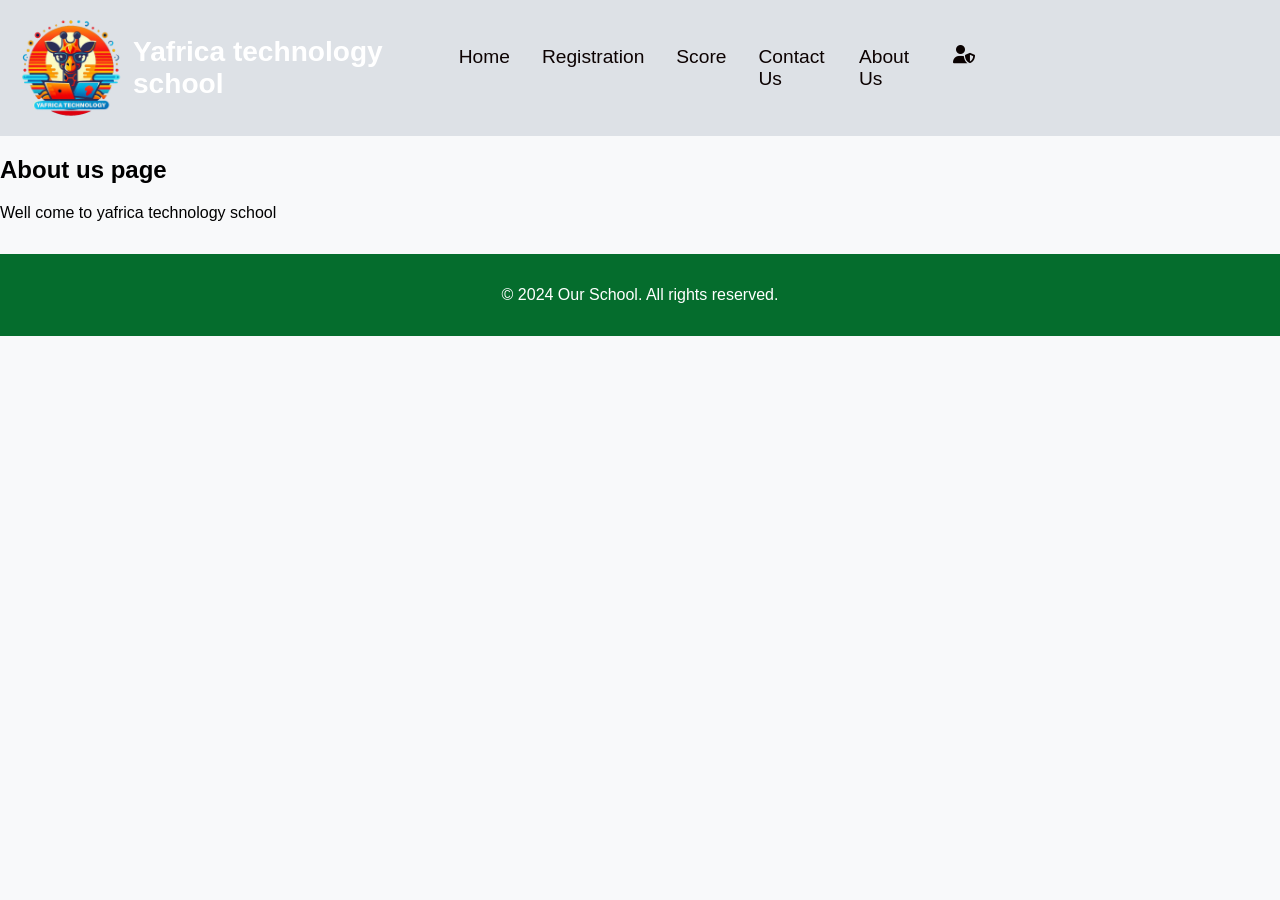
==== pages/aboutus.html @ e502e5ab "yafrica coding website tutorial" ====
<html>
<head>
    <meta charset="UTF-8">
    <meta name="viewport" content="width=device-width, initial-scale=1.0">
    <title>Yafrica Technology school</title>
    <link rel="stylesheet" href="styles.css">
    <link rel="icon" href="logo.png" type="image">
    <link rel="stylesheet" href="https://cdnjs.cloudflare.com/ajax/libs/font-awesome/6.5.1/css/all.min.css">

</head>

<body>
    <header>
        <div class="logo">
        
            <img src="logo.png" alt="logo" class="logo">
            <h3>Yafrica technology school</h3>
        </div>
        <nav>
        <ul>
            <li><a href="index.html">Home</a></li>
            <li><a href="registration.html">Registration</a></li>
            <li><a href="score.html">Score</a></li>
            <li><a href="contactus.html">Contact Us</a></li>
            <li><a href="aboutus.html">About Us</a></li>
            <li><a href="login.html"><i class="fas fa-user-shield"></i></a></li>
        </ul>
        </nav>
    </header>
    <main>
        <section>
            <h1>About us page</h1>
            <p>
                Well come to yafrica technology school
            </p>
        </section>
    </main>
    <footer>
        <p>&copy; 2024 Our School. All rights reserved.</p>
    </footer>
    <script src="aboutus.js"></script>
</body>
</html>
---- pages/styles.css ----
/* styles.css */
body {
    font-family: Arial, sans-serif;
    margin: 0;
    padding: 0;
    background-color: #f8f9fa;
}

header {
    background-color: #dde1e6;
    color: white;
    padding: .5rem;
    display: flex;
    justify-content: space-between;
    align-items: center;
    padding-right: 18rem;
}


.logo{
   display: flex;
            /* Align items horizontally */
    align-items: center;
            /* Vertically align logo and text */
     gap: 5px;
            /* Minimal space between logo and text */
        
}

header .logo {
    
    font-size: 1.5rem;
    font-weight: bold;
}
header .logo img {
    width: 120px;
    /* Adjust the size as needed */
    height: auto;
    /* Maintain aspect ratio */
}

nav ul {
    list-style:none;
    margin: 0;
    padding: 0;
    display: flex;
}

nav ul li {
    margin: 0 1rem;
    
}
nav ul li a i {
    font-size: 18px;
    color: #0a0202;
    /* Adjust color */
    margin-left: 5px;
}

nav ul li a {
    text-decoration: none;
    /* Remove underline */
    color: #0c0202;
    /* Default text color */
    /* /this is called root em to convert to pixel *16 */
    font-size: 1.2rem;    
    /* Adjust font size */
    /* padding: 10px 15px; */
    /* Add padding for better click area */
    /* transition: all 0.3s ease; */
    /* Smooth transition for hover effects */
    position:relative;
    /* For pseudo-elements */
}

/* Hover effect for navigation links */
nav ul li a:hover {
    color: #007BFF;
    /* Change text color on hover */
    text-decoration: none;
    /* Ensure no underline */
}

/* Underline effect */
nav ul li a::after {
    content: '';
    /* Pseudo-element for underline */
    position: absolute;
    left: 0;
    bottom: 0;
    width: 0;
    height: 2px;
    /* Underline height */
    background-color: #ff6a00;
    /* Underline color */
    transition: width 0.3s ease;
    /* Smooth animation */
}

/* Expand underline on hover */
nav ul li a:hover::after {
    width: 100%;
    /* Full width underline */
}

/* to add the thing in the body in the container */
/* main {
    padding: 2rem;
    background-color: #fff;
    margin: 1rem auto;
    max-width: 800px;
    box-shadow: 0 4px 6px rgba(0, 0, 0, 0.1);
    border-radius: 8px;
} */
/* main { */
    /* padding: 20px; */
/* } */
.container {
    display: flex;
    height: 100vh;
    /* Full viewport height */
}
/* this is used rto  */
.banner-card{
  
    position: relative;
}

.banner-card img{
    /* padding-top: 0px; */
    max-width: 100%;
    /* width: 90rem; */
    height: auto;
}

.banner-text{
    position: absolute;
    top: 1%;
    padding-left: 40rem;
    /* color: #000000; */
    padding-top: 5rem;

}

.banner-text h1{
    font-size: 150px;
    margin-top: -50px;
    margin-bottom: -100px;
    text-transform: uppercase;
    color: hsl(192, 96%, 20%);
    font-family: poppins;
    
}
.banner-text h2 {
    margin-top: 60px;
font-size: 40px;
padding-left: 3rem;
margin-bottom: 10px;
text-transform: uppercase;
font-family: poppins;
color: #9b3607;
}
.banner-text button{
    background-color: #444d60;
    padding: 10px;
    width: 30%;
    border-radius: 20px;
}
.banner-text button:hover{
    background-color: #9b3607;
}
.banner-text h4{
    font-size: 40px;
    font-family: poppins;
    color: #343a40;
    margin-top: 20px;
}
.banner-text ul {
    font-size: 30px;
    font-family: poppins;
    list-style: none;
    margin-top: -50px;
    color: #0a213a;
    
}
.course-div{
    background: #828485;
    padding: 10px;
    margin-top: 20px;
}
#course-list{
font-size: 30px;
margin-left: 40px;

}

/* Grid layout for images */
/* .grid-layout {
    display: grid;
    grid-template-columns: repeat(auto-fit, minmax(250px, 1fr));
    gap: 20px;
    margin: 20px 0;
    
} */

.grid-layout {
    display: flex;
    overflow-x: auto;
    /* Enables horizontal scrolling */
    padding: 16px;
    gap: 16px;
    /* Adds space between cards */
    /* background-color: #f0f0f0; */
    scroll-behavior: smooth;
        scroll-snap-type: x mandatory;
}
/* .grid-item {
    border: 1px solid #ddd;
    border-radius: 5px;
    padding: 10px;
    text-align: center;
    background: #f9f9f9;
} */
 .grid-item {
    flex: 0 0 auto;
        /* Prevents cards from shrinking or growing */
        width: 200px;
        /* Fixed width for each card */
        background-color: #ffffff;
        border-radius: 8px;
        box-shadow: 0 4px 8px rgba(0, 0, 0, 0.1);
        overflow: hidden;
        /* Ensures the image stays within the card */
        text-align: center;
        scroll-snap-align: start;
        /* Ensures cards snap into place */
 }

/* .grid-item img {
    max-width: 100%;
    border-radius: 5px;
} */

.grid-item img {
    width: 100%;
    /* Makes the image fill the card width */
    height: 300px;
    /* Fixed height for the image */
    object-fit: cover;
    /* Ensures the image covers the area without distortion */
}

.scroll-button {
    position: absolute;
    top: 50%;
    transform: translateY(-50%);
    background-color: rgba(0, 0, 0, 0.5);
    color: white;
    border: none;
    padding: 10px;
    cursor: pointer;
    font-size: 18px;
    border-radius: 50%;
    z-index: 10;
}

.scroll-button.left {
    left: 10px;
}

.scroll-button.right {
    right: 10px;
}

.scroll-button:hover {
    background-color: rgba(0, 0, 0, 0.8);
}
/* News section */
.news {
    margin: 20px;
}

.news h2 {
    margin-bottom: 10px;
}

.news article {
    margin-bottom: 15px;
    border-bottom: 1px solid #ddd;
    padding-bottom: 10px;
}

footer {
    text-align: center;
    background: #007BFF;
    color: white;
    padding: 10px 0;
}

form input,
form textarea,
form button {
    display: block;
    width: 100%;
    margin: 1rem 0;
    padding: 0.75rem;
    border: 1px solid #ccc;
    border-radius: 5px;
}

#cbtn {
    background-color: #007bff;
    width: 100%;
    margin: 1rem 0;
    padding: 0.75rem;
    border: 1px solid #ccc;
    border-radius: 5px;
    color: white;
    font-size: 1rem;
    cursor: pointer;
}

#cbtn:hover {
    background-color: #2f4761;
}

footer {
    text-align: center;
    padding: 1rem;
    background-color: #343a40;
    color: white;
    margin-top: 2rem;
}
.signup-page{
    display: flex;
    padding: 30px;
    background-color: #343a40;
    
}
.signup-page img{
    height: 600px;
    width: auto;

}

.form-container{
    margin: 50px;
    background-color: #cccfd2;
    border-radius: 30px;
    padding: 30px;
    align-items: center;
    width: 600px;
    height: 400px;

}
.form-container h1{
    font-size: 40px;
    font-weight: bold;
    font-family: serif;
    
}
label{
    font-size: 20px;
    display: block;
    margin: 10px 0 5px;

}
button{
    background-color: #079b40;
    width: 20px;
    border: none;
    font-size: 18px;
    font-weight: bold;
}
.signup-page p{
    font-size: 20px;
    text-align: center;
}
.signup-page a{
    color: red;
    text-decoration: none;
    padding-left: 10px;
}

.new-reg img{
    height: 300px;
    width: auto;

}
footer{
    background-color: #056d2d;
}

.submain-footer{
    display: flex;
}
@keyframes appear{
    from{
        opacity: 0;
        scale: 0.5;
    }
    to{
        opacity: 1;
        scale: 1;
    }
}

.hero-txt #services{
    animation: appear linear;
    animation-timeline: view();
    animation-range: entry 0 cover 40%;
}
.Explanation{
    margin: 60px;
    padding-top: 70px;
        padding-left: 200px;
    display: flex;
    animation: appear linear;
        animation-timeline: view();
        animation-range: entry 0 cover 40%;
        background-color: #c9cfd3;
        border-radius: 100px;
}
#ex-image img{
    height: 450px;
    width: auto;
    padding-right: 40px;
    border-radius: 100px;
}
#ex-text h1{
font-size: 40px;
font-family: poppins;
padding-bottom: -30x;
}
#ex-text h2 {
    font-size: 30px;
    font-family: poppins;
    
}
#ex-text ul {
    text-decoration: none;
    font-size: 20px;
    font-family: poppins;
}
.ex-text-list{
    display: flex;
    
}
.ex-text-list1{
    padding-right: 90px;
}
.ex-text-list1 h4 {
    font-size: 15px;
    color: #444d60;
    font-family: poppins;
}

.ex-text-list2 h4 {
    font-size: 15px;
    color: #444d60;
    font-family: poppins;
}
#explore-news{
    font-size: 30px;
    margin-left: 30px;
    font-family: poppins;
}
.main-news{
  
    padding: 30px;
    margin: 30px;
    border-radius: 30px;
    display: flex;
}
.main-main-news{
background-color: #c3d2da;
}
.news{
    font-family: poppins;
}
.news img{
    width: 80%;
    height: auto;
    border-radius: 10px;
    padding-left: 70px;
    
}
.new-regi{
    animation: appear linear;
        animation-timeline: view();
        animation-range: entry 0 cover 40%;
        /* padding-top: 35rem; */
    
    /* display: flex; */
}
.new-reg{
    padding-left: 30rem;
    padding-top: 2rem;
    background-color: #aad3d8;
    border-radius: 100px;
    margin: 30px;
}
.new-reg h2{
    font-size: 25px;

}
.new-reg img{
    height: auto;
    width: 50%;
}
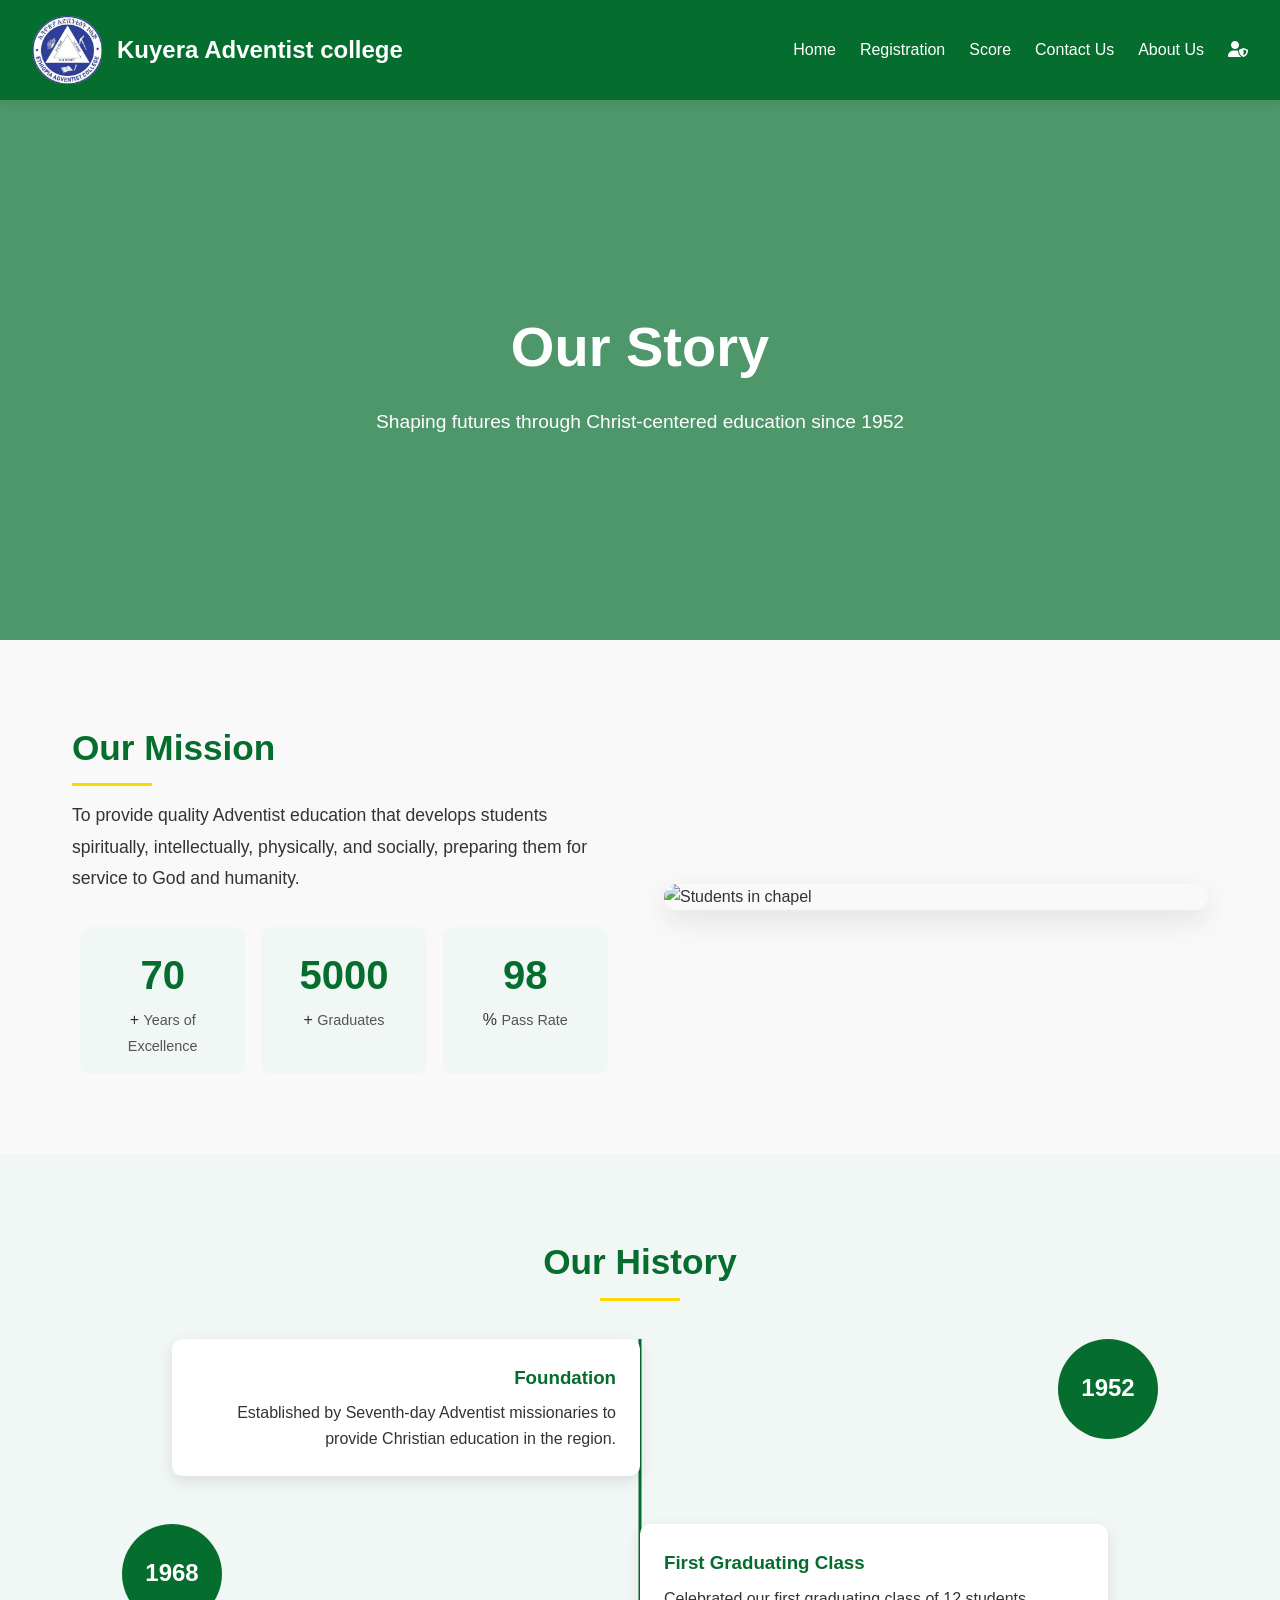
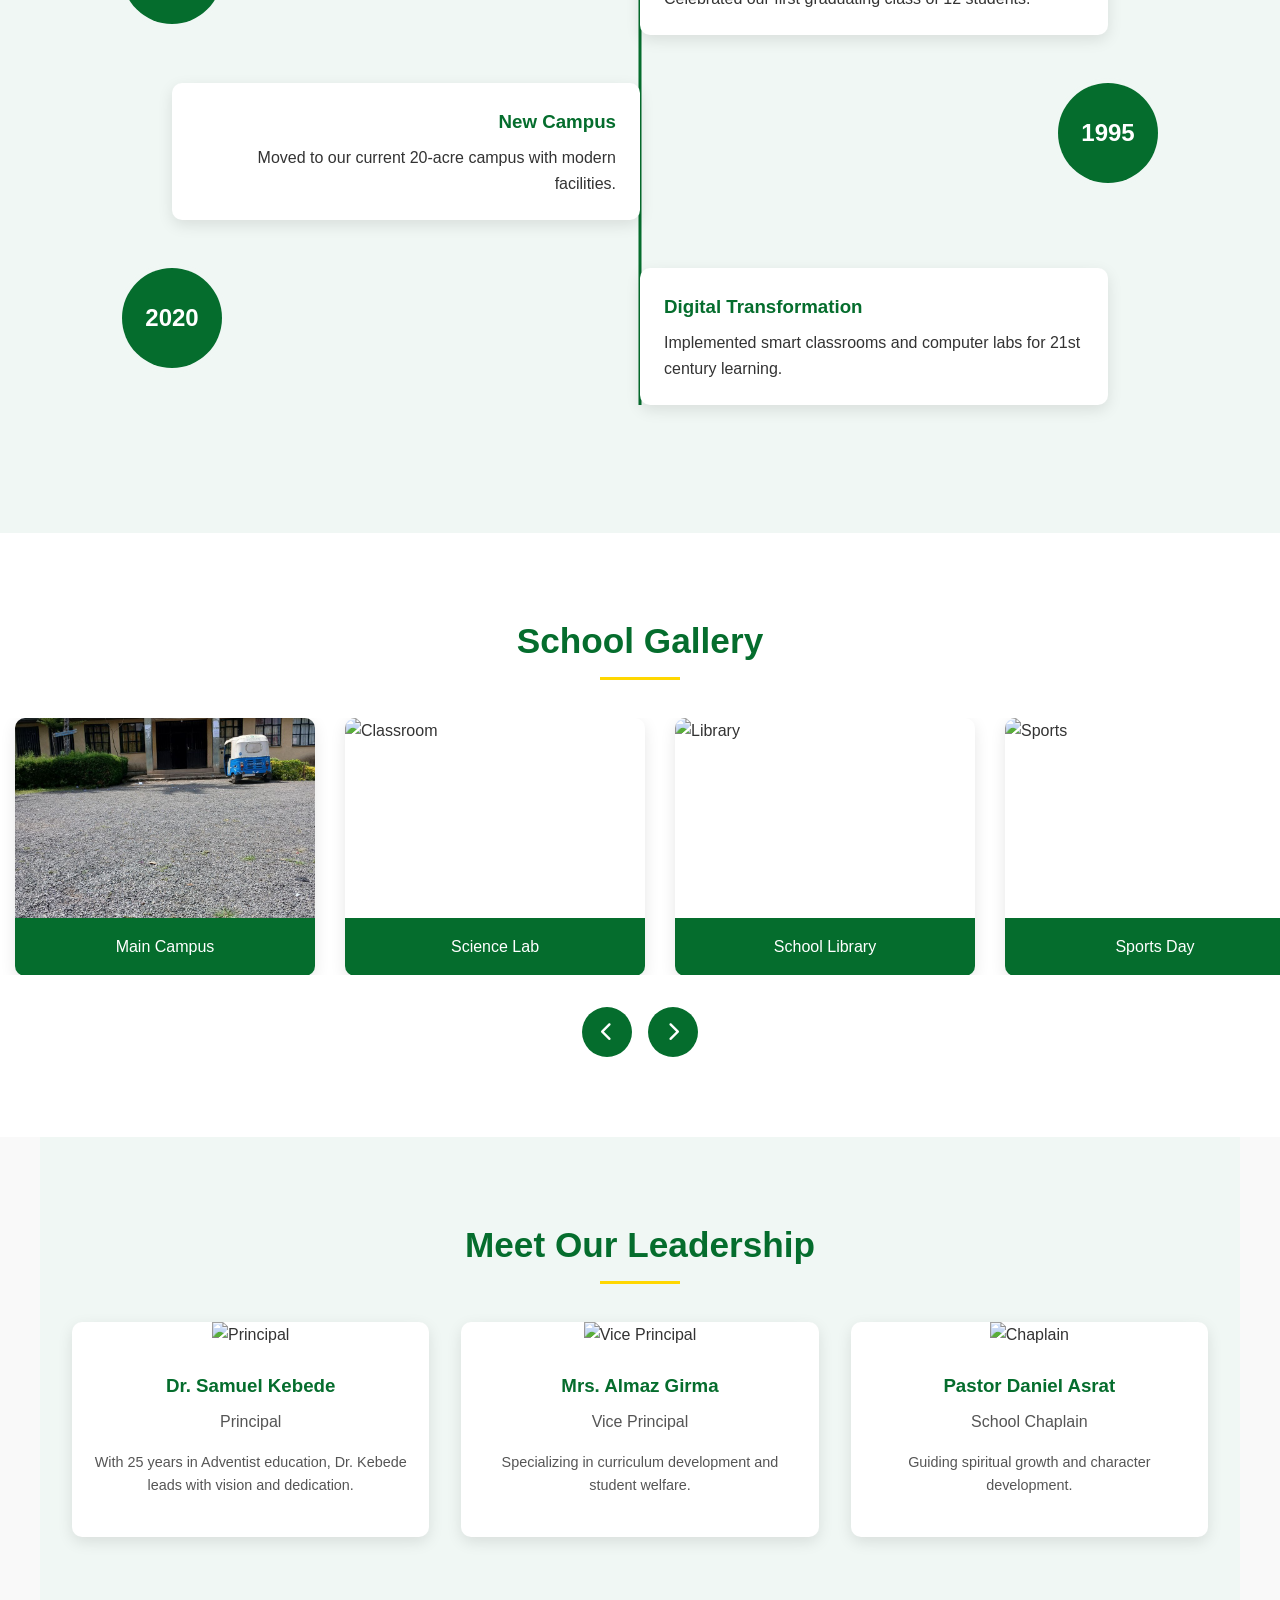
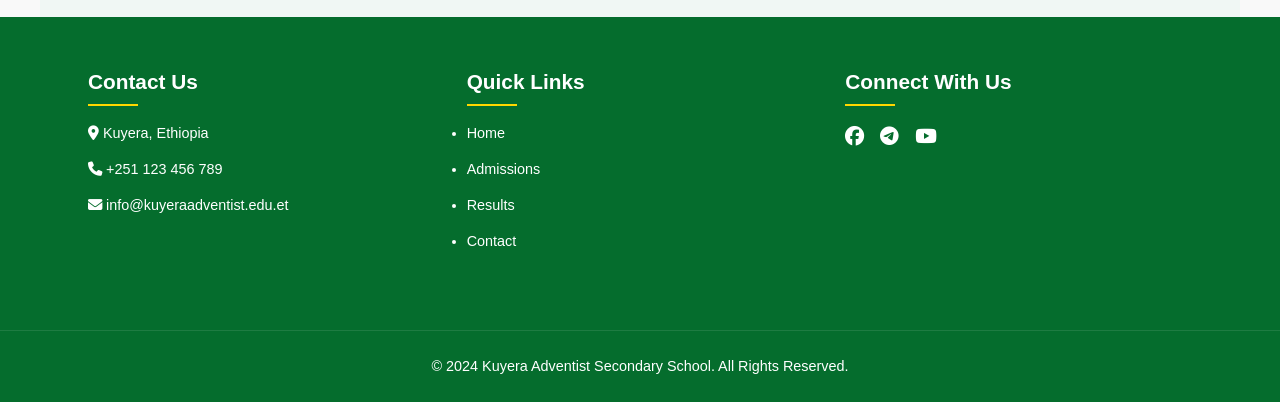
==== commit e2f1a734: "adventist website" ====
--- a/pages/aboutus.html
+++ b/pages/aboutus.html
@@ -1,10 +1,14 @@
-<html>
+
+
+ <!DOCTYPE html>
+<html lang="en">
 <head>
     <meta charset="UTF-8">
     <meta name="viewport" content="width=device-width, initial-scale=1.0">
-    <title>Yafrica Technology school</title>
-    <link rel="stylesheet" href="styles.css">
-    <link rel="icon" href="logo.png" type="image">
+    <link href="https://fonts.googleapis.com/css2?family=Roboto&family=Open+Sans&family=Lato&display=swap" rel="stylesheet">
+    <title>Kuyera Adventist Secondary school</title>
+    <link rel="stylesheet" href="aboutus.css">
+    <link rel="icon" href="adv.png" type="image">
     <link rel="stylesheet" href="https://cdnjs.cloudflare.com/ajax/libs/font-awesome/6.5.1/css/all.min.css">
 
 </head>
@@ -12,32 +16,184 @@
 <body>
     <header>
         <div class="logo">
-        
-            <img src="logo.png" alt="logo" class="logo">
-            <h3>Yafrica technology school</h3>
+
+<img src="adv.png" alt="logo" class="logo">
+<h2>Kuyera Adventist college</h2>
+<!-- <h3>Yafrica technology school</h3> -->
         </div>
-        <nav>
-        <ul>
-            <li><a href="index.html">Home</a></li>
-            <li><a href="registration.html">Registration</a></li>
-            <li><a href="score.html">Score</a></li>
-            <li><a href="contactus.html">Contact Us</a></li>
-            <li><a href="aboutus.html">About Us</a></li>
-            <li><a href="login.html"><i class="fas fa-user-shield"></i></a></li>
-        </ul>
-        </nav>
+        <div>
+            <nav>
+              <ul>
+                <li><a href="index.html">Home</a></li>
+                <li><a href="registration.html">Registration</a></li>
+                <li><a href="score.html">Score</a></li>
+                <li><a href="contactus.html">Contact Us</a></li>
+                <li><a href="aboutus.html">About Us</a></li>
+                <li><a href="login.html"><i class="fas fa-user-shield"></i></a></li>
+            </ul>
+            </nav>
+            
+        </div>   
     </header>
+
     <main>
-        <section>
-            <h1>About us page</h1>
-            <p>
-                Well come to yafrica technology school
-            </p>
+        <section class="about-hero">
+            <div class="hero-content">
+                <h1>Our Story</h1>
+                <p>Shaping futures through Christ-centered education since 1952</p>
+            </div>
+        </section>
+
+        <section class="mission-section">
+            <div class="mission-content">
+                <h2>Our Mission</h2>
+                <p>To provide quality Adventist education that develops students spiritually, intellectually, physically, and socially, preparing them for service to God and humanity.</p>
+                <div class="mission-stats">
+                    <div class="stat-item">
+                        <span class="stat-number" data-count="70">0</span>+
+                        <span class="stat-label">Years of Excellence</span>
+                    </div>
+                    <div class="stat-item">
+                        <span class="stat-number" data-count="5000">0</span>+
+                        <span class="stat-label">Graduates</span>
+                    </div>
+                    <div class="stat-item">
+                        <span class="stat-number" data-count="98">0</span>%
+                        <span class="stat-label">Pass Rate</span>
+                    </div>
+                </div>
+            </div>
+            <div class="mission-image">
+                <img src="assets/mission-image.jpg" alt="Students in chapel">
+            </div>
+        </section>
+
+        <section class="history-section">
+            <h2>Our History</h2>
+            <div class="timeline">
+                <div class="timeline-item">
+                    <div class="timeline-year">1952</div>
+                    <div class="timeline-content">
+                        <h3>Foundation</h3>
+                        <p>Established by Seventh-day Adventist missionaries to provide Christian education in the region.</p>
+                    </div>
+                </div>
+                <div class="timeline-item">
+                    <div class="timeline-year">1968</div>
+                    <div class="timeline-content">
+                        <h3>First Graduating Class</h3>
+                        <p>Celebrated our first graduating class of 12 students.</p>
+                    </div>
+                </div>
+                <div class="timeline-item">
+                    <div class="timeline-year">1995</div>
+                    <div class="timeline-content">
+                        <h3>New Campus</h3>
+                        <p>Moved to our current 20-acre campus with modern facilities.</p>
+                    </div>
+                </div>
+                <div class="timeline-item">
+                    <div class="timeline-year">2020</div>
+                    <div class="timeline-content">
+                        <h3>Digital Transformation</h3>
+                        <p>Implemented smart classrooms and computer labs for 21st century learning.</p>
+                    </div>
+                </div>
+            </div>
+        </section>
+
+        <section class="gallery-section">
+            <h2>School Gallery</h2>
+            <div class="gallery-container">
+                <div class="gallery-track">
+                    <div class="gallery-item">
+                        <img src="assets/school1.jpg" alt="School building">
+                        <p>Main Campus</p>
+                    </div>
+                    <div class="gallery-item">
+                        <img src="assets/gallery2.jpg" alt="Classroom">
+                        <p>Science Lab</p>
+                    </div>
+                    <div class="gallery-item">
+                        <img src="assets/gallery3.jpg" alt="Library">
+                        <p>School Library</p>
+                    </div>
+                    <div class="gallery-item">
+                        <img src="assets/gallery4.jpg" alt="Sports">
+                        <p>Sports Day</p>
+                    </div>
+                    <div class="gallery-item">
+                        <img src="assets/gallery5.jpg" alt="Chapel">
+                        <p>Chapel Service</p>
+                    </div>
+                    <div class="gallery-item">
+                        <img src="assets/gallery6.jpg" alt="Graduation">
+                        <p>Graduation Ceremony</p>
+                    </div>
+                </div>
+            </div>
+            <div class="gallery-controls">
+                <button class="gallery-prev"><i class="fas fa-chevron-left"></i></button>
+                <button class="gallery-next"><i class="fas fa-chevron-right"></i></button>
+            </div>
+        </section>
+
+        <section class="staff-section">
+            <h2>Meet Our Leadership</h2>
+            <div class="staff-grid">
+                <div class="staff-card">
+                    <img src="assets/principal.jpg" alt="Principal">
+                    <h3>Dr. Samuel Kebede</h3>
+                    <p>Principal</p>
+                    <p class="staff-bio">With 25 years in Adventist education, Dr. Kebede leads with vision and dedication.</p>
+                </div>
+                <div class="staff-card">
+                    <img src="assets/vice-principal.jpg" alt="Vice Principal">
+                    <h3>Mrs. Almaz Girma</h3>
+                    <p>Vice Principal</p>
+                    <p class="staff-bio">Specializing in curriculum development and student welfare.</p>
+                </div>
+                <div class="staff-card">
+                    <img src="assets/chaplain.jpg" alt="Chaplain">
+                    <h3>Pastor Daniel Asrat</h3>
+                    <p>School Chaplain</p>
+                    <p class="staff-bio">Guiding spiritual growth and character development.</p>
+                </div>
+            </div>
         </section>
     </main>
+
     <footer>
-        <p>&copy; 2024 Our School. All rights reserved.</p>
+        <div class="footer-content">
+            <div class="footer-section">
+                <h3>Contact Us</h3>
+                <p><i class="fas fa-map-marker-alt"></i> Kuyera, Ethiopia</p>
+                <p><i class="fas fa-phone"></i> +251 123 456 789</p>
+                <p><i class="fas fa-envelope"></i> info@kuyeraadventist.edu.et</p>
+            </div>
+            <div class="footer-section">
+                <h3>Quick Links</h3>
+                <ul>
+                    <li><a href="index.html">Home</a></li>
+                    <li><a href="registration.html">Admissions</a></li>
+                    <li><a href="score.html">Results</a></li>
+                    <li><a href="contactus.html">Contact</a></li>
+                </ul>
+            </div>
+            <div class="footer-section">
+                <h3>Connect With Us</h3>
+                <div class="social-icons">
+                    <a href="#"><i class="fab fa-facebook"></i></a>
+                    <a href="#"><i class="fab fa-telegram"></i></a>
+                    <a href="#"><i class="fab fa-youtube"></i></a>
+                </div>
+            </div>
+        </div>
+        <div class="footer-bottom">
+            <p>&copy; 2024 Kuyera Adventist Secondary School. All Rights Reserved.</p>
+        </div>
     </footer>
+
     <script src="aboutus.js"></script>
 </body>
 </html>
--- a/pages/aboutus.css
+++ b/pages/aboutus.css
@@ -0,0 +1,615 @@
+/* Base Styles */
+* {
+    margin: 0;
+    padding: 0;
+    box-sizing: border-box;
+}
+
+body {
+    font-family: 'Poppins', sans-serif;
+    line-height: 1.6;
+    color: #333;
+    background-color: #f9f9f9;
+}
+
+/* Header Styles */
+header {
+    background-color: #056d2d;
+    color: white;
+    padding: 1rem 2rem;
+    display: flex;
+    justify-content: space-between;
+    align-items: center;
+    box-shadow: 0 2px 10px rgba(0, 0, 0, 0.1);
+    position: sticky;
+    top: 0;
+    z-index: 100;
+}
+
+.logo {
+    display: flex;
+    align-items: center;
+    gap: 15px;
+}
+
+.logo img {
+    width: 70px;
+    height: auto;
+}
+
+.logo h3 {
+    font-size: 1.2rem;
+    font-weight: 600;
+}
+
+nav ul {
+    display: flex;
+    list-style: none;
+}
+
+nav ul li {
+    margin-left: 1.5rem;
+}
+
+nav ul li a {
+    color: white;
+    text-decoration: none;
+    font-weight: 500;
+    padding: 0.5rem 0;
+    position: relative;
+    transition: color 0.3s ease;
+}
+
+nav ul li a:hover,
+nav ul li a.active {
+    color: #ffd700;
+}
+
+nav ul li a::after {
+    content: '';
+    position: absolute;
+    bottom: 0;
+    left: 0;
+    width: 0;
+    height: 2px;
+    background-color: #ffd700;
+    transition: width 0.3s ease;
+}
+
+nav ul li a:hover::after,
+nav ul li a.active::after {
+    width: 100%;
+}
+
+/* Hero Section */
+.about-hero {
+    height: 60vh;
+    background: linear-gradient(rgba(5, 109, 45, 0.7), rgba(5, 109, 45, 0.7)),
+        url('assets/hero-about.jpg') center/cover no-repeat;
+    display: flex;
+    align-items: center;
+    justify-content: center;
+    text-align: center;
+    color: white;
+    padding: 0 2rem;
+}
+
+.hero-content h1 {
+    font-size: 3.5rem;
+    margin-bottom: 1rem;
+    animation: fadeInDown 1s ease;
+}
+
+.hero-content p {
+    font-size: 1.2rem;
+    max-width: 700px;
+    margin: 0 auto;
+    animation: fadeInUp 1s ease;
+}
+
+/* Mission Section */
+.mission-section {
+    display: flex;
+    padding: 5rem 2rem;
+    max-width: 1200px;
+    margin: 0 auto;
+    gap: 3rem;
+    align-items: center;
+}
+
+.mission-content {
+    flex: 1;
+}
+
+.mission-content h2 {
+    font-size: 2.2rem;
+    color: #056d2d;
+    margin-bottom: 1.5rem;
+    position: relative;
+}
+
+.mission-content h2::after {
+    content: '';
+    position: absolute;
+    bottom: -10px;
+    left: 0;
+    width: 80px;
+    height: 3px;
+    background-color: #ffd700;
+}
+
+.mission-content p {
+    font-size: 1.1rem;
+    margin-bottom: 2rem;
+    line-height: 1.8;
+}
+
+.mission-stats {
+    display: flex;
+    justify-content: space-between;
+    margin-top: 2rem;
+}
+
+.stat-item {
+    text-align: center;
+    padding: 1rem;
+    background-color: #f0f7f4;
+    border-radius: 10px;
+    flex: 1;
+    margin: 0 0.5rem;
+    transition: transform 0.3s ease;
+}
+
+.stat-item:hover {
+    transform: translateY(-5px);
+    box-shadow: 0 5px 15px rgba(0, 0, 0, 0.1);
+}
+
+.stat-number {
+    font-size: 2.5rem;
+    font-weight: 700;
+    color: #056d2d;
+    display: block;
+}
+
+.stat-label {
+    font-size: 0.9rem;
+    color: #555;
+}
+
+.mission-image {
+    flex: 1;
+    border-radius: 15px;
+    overflow: hidden;
+    box-shadow: 0 10px 30px rgba(0, 0, 0, 0.1);
+}
+
+.mission-image img {
+    width: 100%;
+    height: auto;
+    display: block;
+    transition: transform 0.5s ease;
+}
+
+.mission-image:hover img {
+    transform: scale(1.05);
+}
+
+/* History Section */
+.history-section {
+    padding: 5rem 2rem;
+    background-color: #f0f7f4;
+}
+
+.history-section h2 {
+    text-align: center;
+    font-size: 2.2rem;
+    color: #056d2d;
+    margin-bottom: 3rem;
+    position: relative;
+}
+
+.history-section h2::after {
+    content: '';
+    position: absolute;
+    bottom: -10px;
+    left: 50%;
+    transform: translateX(-50%);
+    width: 80px;
+    height: 3px;
+    background-color: #ffd700;
+}
+
+.timeline {
+    position: relative;
+    max-width: 1000px;
+    margin: 0 auto;
+    padding: 0 2rem;
+}
+
+.timeline::before {
+    content: '';
+    position: absolute;
+    top: 0;
+    bottom: 0;
+    left: 50%;
+    width: 3px;
+    background-color: #056d2d;
+    transform: translateX(-50%);
+}
+
+.timeline-item {
+    position: relative;
+    margin-bottom: 3rem;
+    width: 100%;
+}
+
+.timeline-item:nth-child(odd) {
+    padding-right: 50%;
+    text-align: right;
+}
+
+.timeline-item:nth-child(even) {
+    padding-left: 50%;
+    text-align: left;
+}
+
+.timeline-year {
+    position: absolute;
+    top: 0;
+    width: 100px;
+    height: 100px;
+    background-color: #056d2d;
+    color: white;
+    border-radius: 50%;
+    display: flex;
+    align-items: center;
+    justify-content: center;
+    font-size: 1.5rem;
+    font-weight: 700;
+    box-shadow: 0 0 0 5px #f0f7f4;
+}
+
+.timeline-item:nth-child(odd) .timeline-year {
+    right: -50px;
+}
+
+.timeline-item:nth-child(even) .timeline-year {
+    left: -50px;
+}
+
+.timeline-content {
+    padding: 1.5rem;
+    background-color: white;
+    border-radius: 10px;
+    box-shadow: 0 5px 15px rgba(0, 0, 0, 0.1);
+}
+
+.timeline-content h3 {
+    color: #056d2d;
+    margin-bottom: 0.5rem;
+}
+
+/* Gallery Section */
+.gallery-section {
+    padding: 5rem 0;
+    background-color: white;
+    overflow: hidden;
+}
+
+.gallery-section h2 {
+    text-align: center;
+    font-size: 2.2rem;
+    color: #056d2d;
+    margin-bottom: 3rem;
+    position: relative;
+}
+
+.gallery-section h2::after {
+    content: '';
+    position: absolute;
+    bottom: -10px;
+    left: 50%;
+    transform: translateX(-50%);
+    width: 80px;
+    height: 3px;
+    background-color: #ffd700;
+}
+
+.gallery-container {
+    width: 100%;
+    overflow: hidden;
+    position: relative;
+}
+
+.gallery-track {
+    display: flex;
+    transition: transform 0.5s ease;
+    will-change: transform;
+}
+
+.gallery-item {
+    min-width: 300px;
+    margin: 0 15px;
+    border-radius: 10px;
+    overflow: hidden;
+    box-shadow: 0 5px 15px rgba(0, 0, 0, 0.1);
+    transition: transform 0.3s ease;
+}
+
+.gallery-item:hover {
+    transform: translateY(-10px);
+}
+
+.gallery-item img {
+    width: 100%;
+    height: 200px;
+    object-fit: cover;
+    display: block;
+}
+
+.gallery-item p {
+    padding: 1rem;
+    text-align: center;
+    background-color: #056d2d;
+    color: white;
+    font-weight: 500;
+}
+
+.gallery-controls {
+    display: flex;
+    justify-content: center;
+    margin-top: 2rem;
+    gap: 1rem;
+}
+
+.gallery-prev,
+.gallery-next {
+    background-color: #056d2d;
+    color: white;
+    border: none;
+    width: 50px;
+    height: 50px;
+    border-radius: 50%;
+    font-size: 1.2rem;
+    cursor: pointer;
+    transition: all 0.3s ease;
+    display: flex;
+    align-items: center;
+    justify-content: center;
+}
+
+.gallery-prev:hover,
+.gallery-next:hover {
+    background-color: #ffd700;
+    color: #056d2d;
+}
+
+/* Staff Section */
+.staff-section {
+    padding: 5rem 2rem;
+    background-color: #f0f7f4;
+    max-width: 1200px;
+    margin: 0 auto;
+}
+
+.staff-section h2 {
+    text-align: center;
+    font-size: 2.2rem;
+    color: #056d2d;
+    margin-bottom: 3rem;
+    position: relative;
+}
+
+.staff-section h2::after {
+    content: '';
+    position: absolute;
+    bottom: -10px;
+    left: 50%;
+    transform: translateX(-50%);
+    width: 80px;
+    height: 3px;
+    background-color: #ffd700;
+}
+
+.staff-grid {
+    display: grid;
+    grid-template-columns: repeat(auto-fit, minmax(300px, 1fr));
+    gap: 2rem;
+}
+
+.staff-card {
+    background-color: white;
+    border-radius: 10px;
+    overflow: hidden;
+    box-shadow: 0 5px 15px rgba(0, 0, 0, 0.1);
+    transition: transform 0.3s ease;
+    text-align: center;
+    padding-bottom: 1.5rem;
+}
+
+.staff-card:hover {
+    transform: translateY(-10px);
+}
+
+.staff-card img {
+    width: 100%;
+    height: 250px;
+    object-fit: cover;
+    margin-bottom: 1.5rem;
+}
+
+.staff-card h3 {
+    color: #056d2d;
+    margin-bottom: 0.5rem;
+}
+
+.staff-card p {
+    color: #555;
+    margin-bottom: 1rem;
+}
+
+.staff-bio {
+    font-size: 0.9rem;
+    padding: 0 1rem;
+}
+
+/* Footer Styles */
+footer {
+    background-color: #056d2d;
+    color: white;
+    padding: 3rem 0 0;
+}
+
+.footer-content {
+    display: flex;
+    justify-content: space-between;
+    max-width: 1200px;
+    margin: 0 auto;
+    padding: 0 2rem;
+    flex-wrap: wrap;
+}
+
+.footer-section {
+    flex: 1;
+    min-width: 250px;
+    margin-bottom: 2rem;
+    padding: 0 1rem;
+}
+
+.footer-section h3 {
+    font-size: 1.3rem;
+    margin-bottom: 1.5rem;
+    position: relative;
+}
+
+.footer-section h3::after {
+    content: '';
+    position: absolute;
+    bottom: -8px;
+    left: 0;
+    width: 50px;
+    height: 2px;
+    background-color: #ffd700;
+}
+
+.footer-section p,
+.footer-section li {
+    margin-bottom: 0.8rem;
+    font-size: 0.9rem;
+}
+
+.footer-section a {
+    color: white;
+    text-decoration: none;
+    transition: color 0.3s ease;
+}
+
+.footer-section a:hover {
+    color: #ffd700;
+}
+
+.social-icons {
+    display: flex;
+    gap: 1rem;
+}
+
+.social-icons a {
+    color: white;
+    font-size: 1.2rem;
+    transition: color 0.3s ease;
+}
+
+.social-icons a:hover {
+    color: #ffd700;
+}
+
+.footer-bottom {
+    text-align: center;
+    padding: 1.5rem 0;
+    margin-top: 2rem;
+    border-top: 1px solid rgba(255, 255, 255, 0.1);
+    font-size: 0.9rem;
+}
+
+/* Animations */
+@keyframes fadeInDown {
+    from {
+        opacity: 0;
+        transform: translateY(-30px);
+    }
+
+    to {
+        opacity: 1;
+        transform: translateY(0);
+    }
+}
+
+@keyframes fadeInUp {
+    from {
+        opacity: 0;
+        transform: translateY(30px);
+    }
+
+    to {
+        opacity: 1;
+        transform: translateY(0);
+    }
+}
+
+/* Responsive Styles */
+@media (max-width: 992px) {
+    .mission-section {
+        flex-direction: column;
+    }
+
+    .timeline::before {
+        left: 30px;
+    }
+
+    .timeline-item:nth-child(odd),
+    .timeline-item:nth-child(even) {
+        padding-left: 80px;
+        padding-right: 0;
+        text-align: left;
+    }
+
+    .timeline-item:nth-child(odd) .timeline-year,
+    .timeline-item:nth-child(even) .timeline-year {
+        left: -50px;
+        right: auto;
+    }
+}
+
+@media (max-width: 768px) {
+    header {
+        flex-direction: column;
+        padding: 1rem;
+    }
+
+    nav ul {
+        margin-top: 1rem;
+        flex-wrap: wrap;
+        justify-content: center;
+    }
+
+    .hero-content h1 {
+        font-size: 2.5rem;
+    }
+
+    .mission-stats {
+        flex-direction: column;
+    }
+
+    .stat-item {
+        margin: 0.5rem 0;
+    }
+
+    .footer-content {
+        flex-direction: column;
+    }
+
+    .footer-section {
+        margin-bottom: 2rem;
+    }
+}
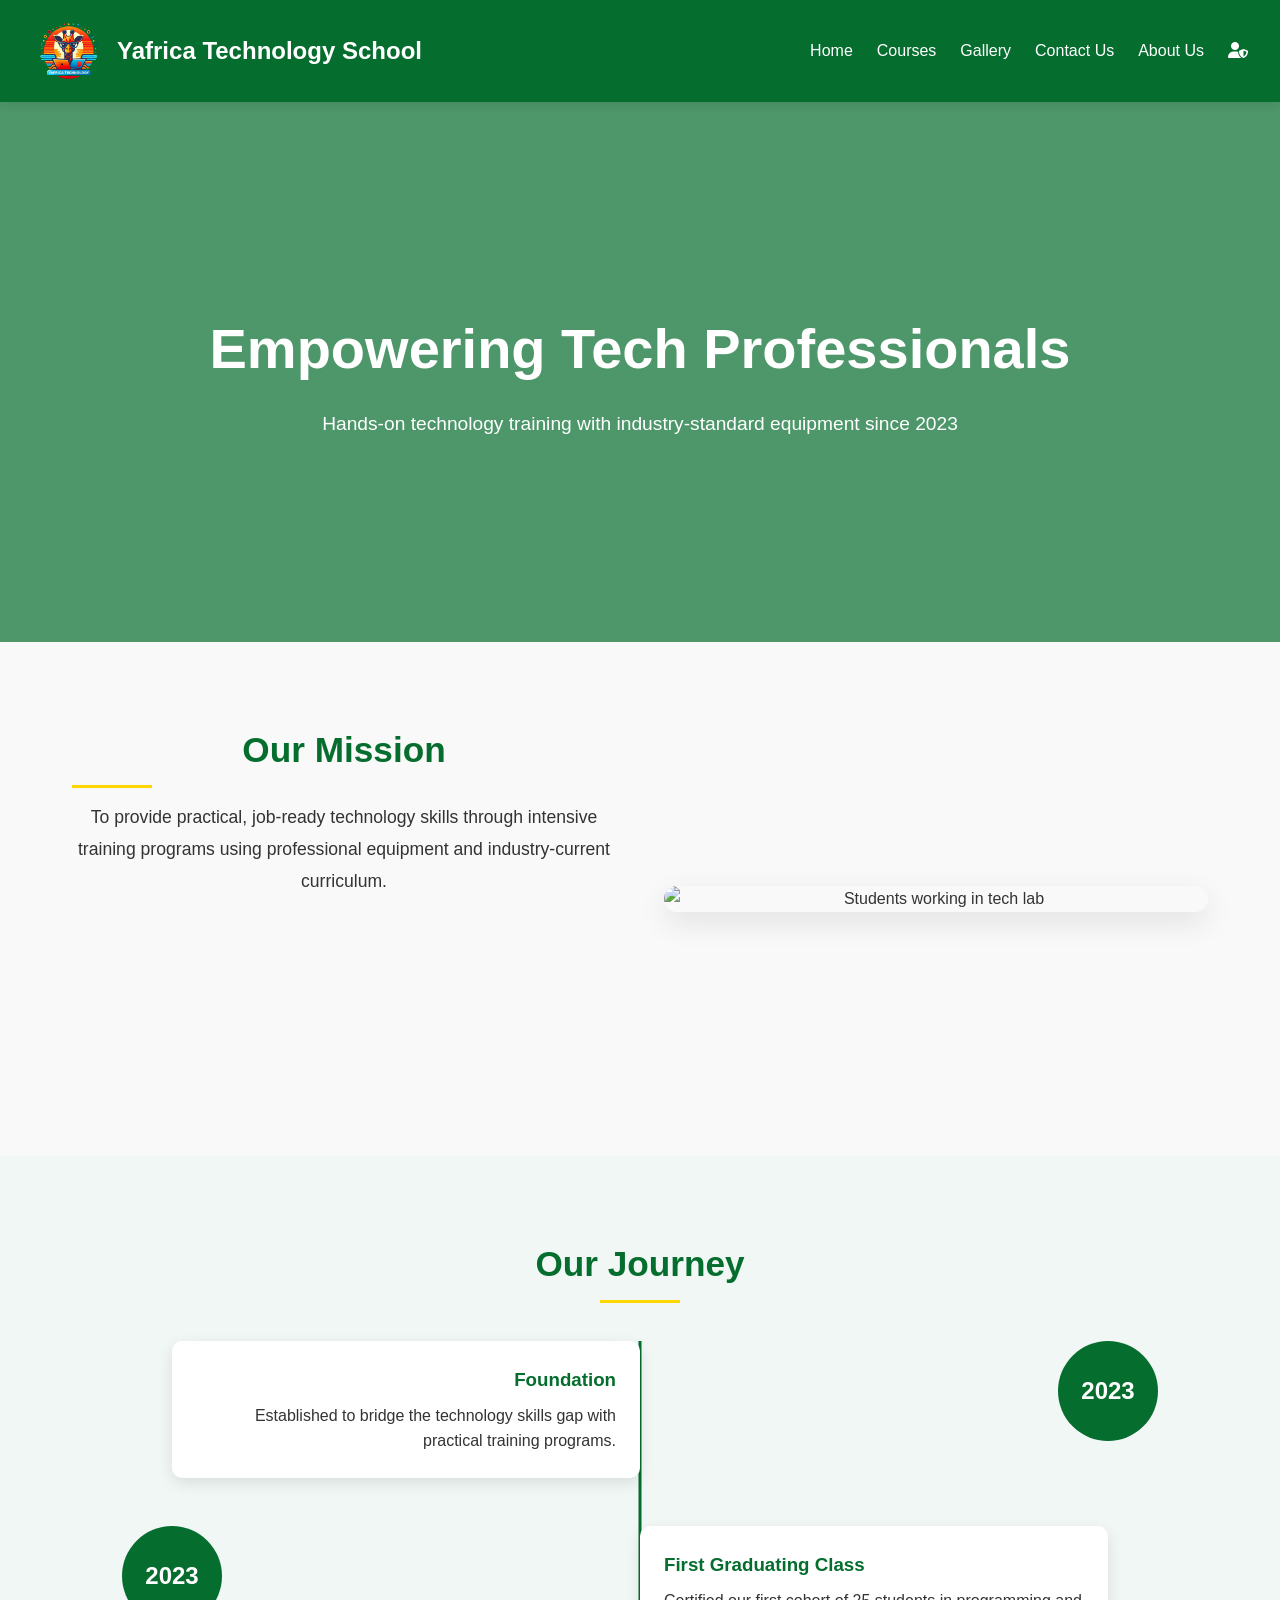
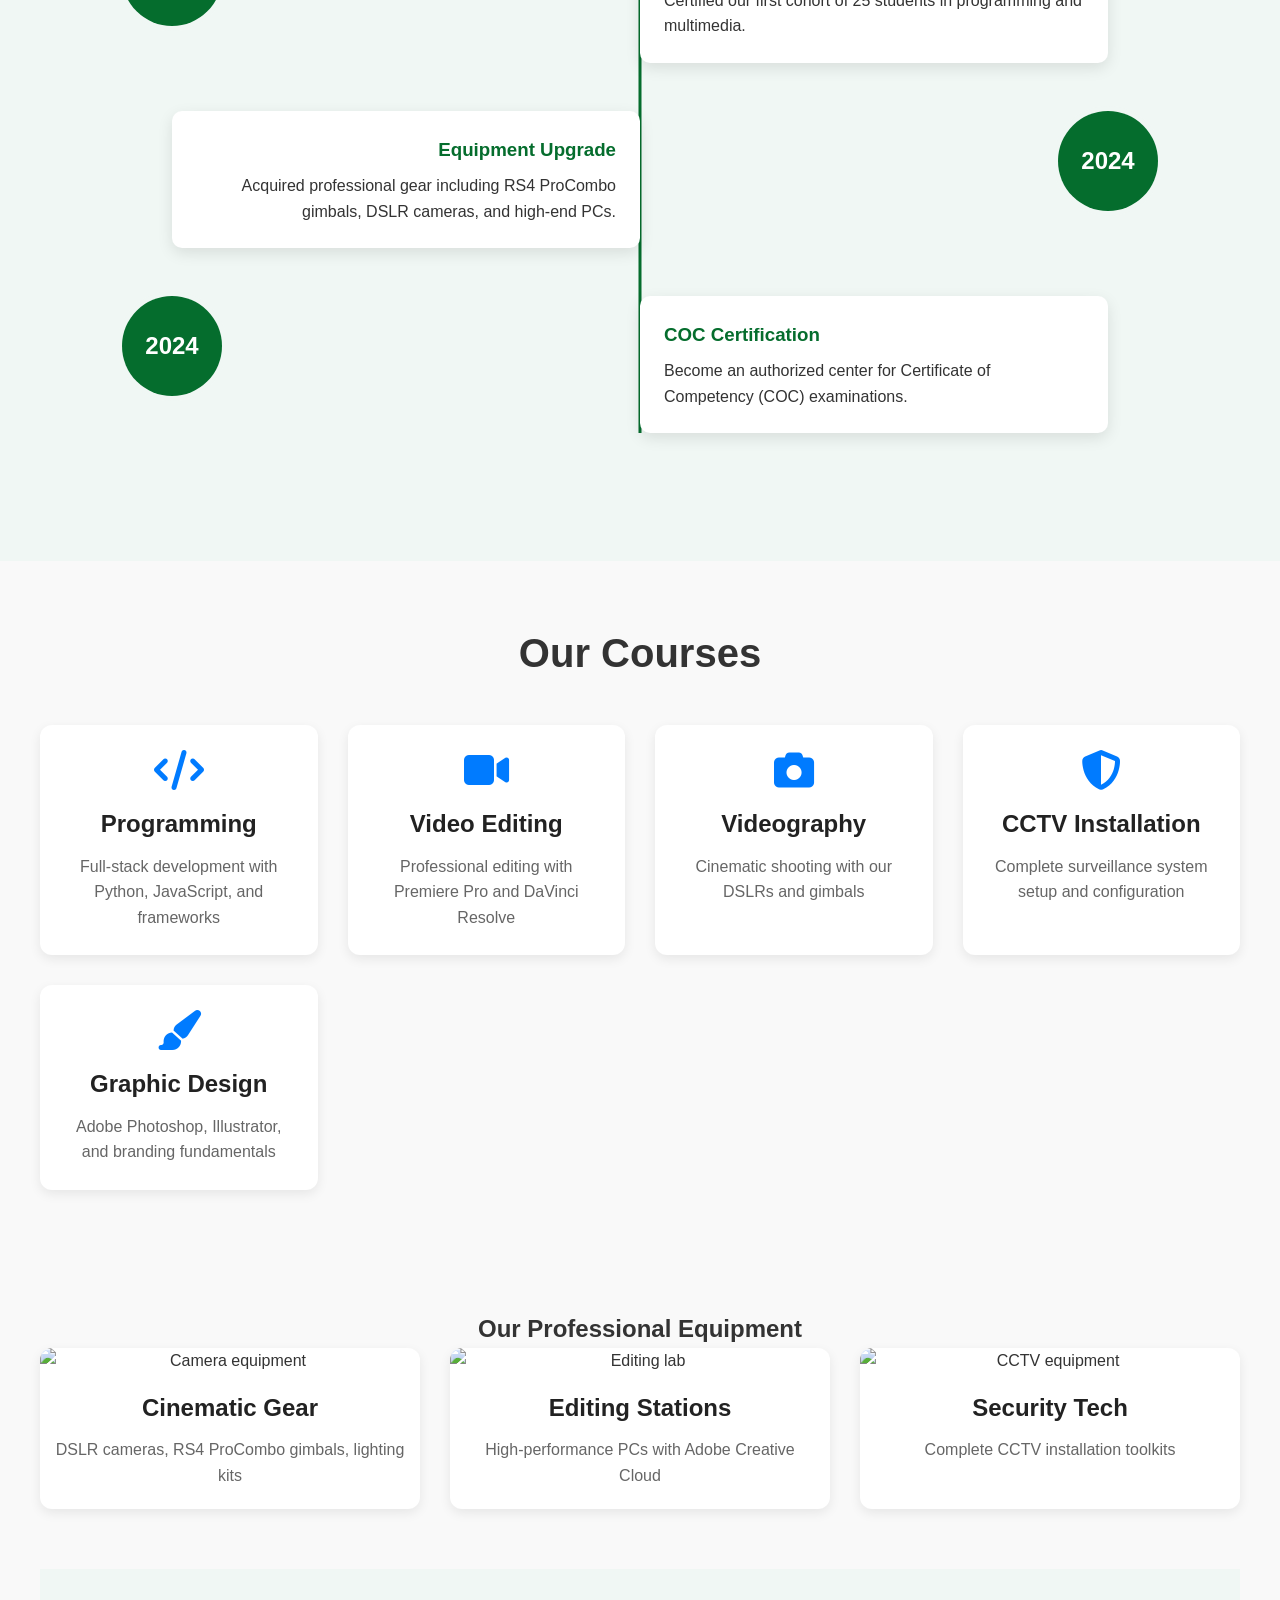
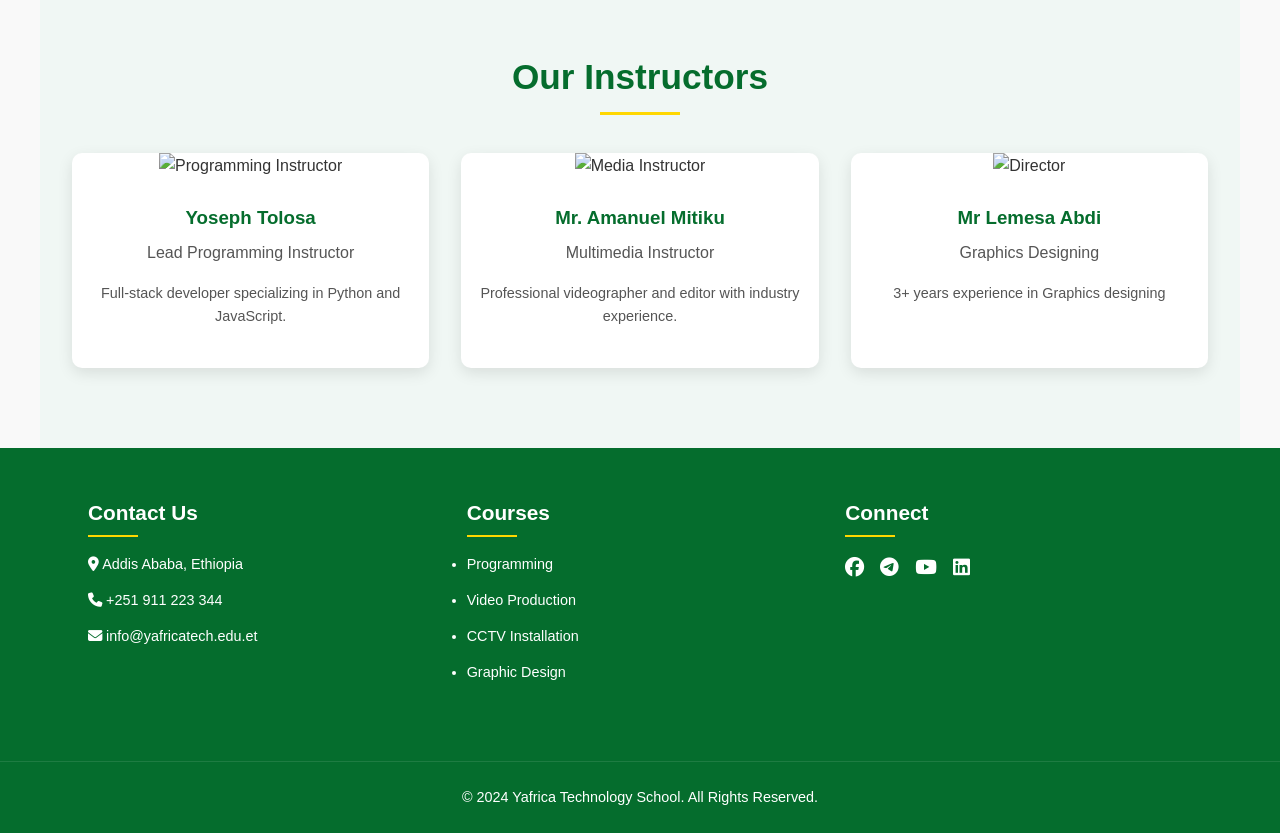
==== commit ffb27f5f: "second update in yafrica tech" ====
--- a/pages/aboutus.html
+++ b/pages/aboutus.html
@@ -1,163 +1,176 @@
-
-
- <!DOCTYPE html>
+<!DOCTYPE html>
 <html lang="en">
 <head>
     <meta charset="UTF-8">
     <meta name="viewport" content="width=device-width, initial-scale=1.0">
-    <link href="https://fonts.googleapis.com/css2?family=Roboto&family=Open+Sans&family=Lato&display=swap" rel="stylesheet">
-    <title>Kuyera Adventist Secondary school</title>
+    <link href="https://fonts.googleapis.com/css2?family=Roboto:wght@400;700&family=Open+Sans&display=swap" rel="stylesheet">
+    <title>Yafrica Technology School</title>
     <link rel="stylesheet" href="aboutus.css">
-    <link rel="icon" href="adv.png" type="image">
+    <link rel="icon" href="logo.png" type="image">
     <link rel="stylesheet" href="https://cdnjs.cloudflare.com/ajax/libs/font-awesome/6.5.1/css/all.min.css">
-
 </head>
 
 <body>
     <header>
         <div class="logo">
-
-<img src="adv.png" alt="logo" class="logo">
-<h2>Kuyera Adventist college</h2>
-<!-- <h3>Yafrica technology school</h3> -->
+            <img src="logo.png" alt="logo" class="logo">
+            <h2>Yafrica Technology School</h2>
         </div>
         <div>
             <nav>
               <ul>
                 <li><a href="index.html">Home</a></li>
-                <li><a href="registration.html">Registration</a></li>
-                <li><a href="score.html">Score</a></li>
+                <li><a href="courses.html">Courses</a></li>
+                <li><a href="gallery.html">Gallery</a></li>
                 <li><a href="contactus.html">Contact Us</a></li>
                 <li><a href="aboutus.html">About Us</a></li>
                 <li><a href="login.html"><i class="fas fa-user-shield"></i></a></li>
-            </ul>
+              </ul>
             </nav>
-            
         </div>   
     </header>
 
     <main>
         <section class="about-hero">
             <div class="hero-content">
-                <h1>Our Story</h1>
-                <p>Shaping futures through Christ-centered education since 1952</p>
+                <h1>Empowering Tech Professionals</h1>
+                <p>Hands-on technology training with industry-standard equipment since 2023</p>
             </div>
         </section>
 
         <section class="mission-section">
             <div class="mission-content">
                 <h2>Our Mission</h2>
-                <p>To provide quality Adventist education that develops students spiritually, intellectually, physically, and socially, preparing them for service to God and humanity.</p>
+                <p>To provide practical, job-ready technology skills through intensive training programs using professional equipment and industry-current curriculum.</p>
                 <div class="mission-stats">
                     <div class="stat-item">
-                        <span class="stat-number" data-count="70">0</span>+
+                        <span class="stat-number" data-count="1">0</span>+
                         <span class="stat-label">Years of Excellence</span>
                     </div>
                     <div class="stat-item">
-                        <span class="stat-number" data-count="5000">0</span>+
-                        <span class="stat-label">Graduates</span>
+                        <span class="stat-number" data-count="50">0</span>+
+                        <span class="stat-label">Certified Graduates</span>
                     </div>
                     <div class="stat-item">
-                        <span class="stat-number" data-count="98">0</span>%
-                        <span class="stat-label">Pass Rate</span>
+                        <span class="stat-number" data-count="100">0</span>%
+                        <span class="stat-label">COC Exam Ready</span>
                     </div>
                 </div>
             </div>
             <div class="mission-image">
-                <img src="assets/mission-image.jpg" alt="Students in chapel">
+                <img src="assets/tech-lab.jpg" alt="Students working in tech lab">
             </div>
         </section>
 
         <section class="history-section">
-            <h2>Our History</h2>
+            <h2>Our Journey</h2>
             <div class="timeline">
                 <div class="timeline-item">
-                    <div class="timeline-year">1952</div>
+                    <div class="timeline-year">2023</div>
                     <div class="timeline-content">
                         <h3>Foundation</h3>
-                        <p>Established by Seventh-day Adventist missionaries to provide Christian education in the region.</p>
-                    </div>
-                </div>
-                <div class="timeline-item">
-                    <div class="timeline-year">1968</div>
+                        <p>Established to bridge the technology skills gap with practical training programs.</p>
+                    </div>
+                </div>
+                <div class="timeline-item">
+                    <div class="timeline-year">2023</div>
                     <div class="timeline-content">
                         <h3>First Graduating Class</h3>
-                        <p>Celebrated our first graduating class of 12 students.</p>
-                    </div>
-                </div>
-                <div class="timeline-item">
-                    <div class="timeline-year">1995</div>
-                    <div class="timeline-content">
-                        <h3>New Campus</h3>
-                        <p>Moved to our current 20-acre campus with modern facilities.</p>
-                    </div>
-                </div>
-                <div class="timeline-item">
-                    <div class="timeline-year">2020</div>
-                    <div class="timeline-content">
-                        <h3>Digital Transformation</h3>
-                        <p>Implemented smart classrooms and computer labs for 21st century learning.</p>
-                    </div>
-                </div>
-            </div>
-        </section>
-
-        <section class="gallery-section">
-            <h2>School Gallery</h2>
-            <div class="gallery-container">
-                <div class="gallery-track">
-                    <div class="gallery-item">
-                        <img src="assets/school1.jpg" alt="School building">
-                        <p>Main Campus</p>
-                    </div>
-                    <div class="gallery-item">
-                        <img src="assets/gallery2.jpg" alt="Classroom">
-                        <p>Science Lab</p>
-                    </div>
-                    <div class="gallery-item">
-                        <img src="assets/gallery3.jpg" alt="Library">
-                        <p>School Library</p>
-                    </div>
-                    <div class="gallery-item">
-                        <img src="assets/gallery4.jpg" alt="Sports">
-                        <p>Sports Day</p>
-                    </div>
-                    <div class="gallery-item">
-                        <img src="assets/gallery5.jpg" alt="Chapel">
-                        <p>Chapel Service</p>
-                    </div>
-                    <div class="gallery-item">
-                        <img src="assets/gallery6.jpg" alt="Graduation">
-                        <p>Graduation Ceremony</p>
-                    </div>
-                </div>
-            </div>
-            <div class="gallery-controls">
-                <button class="gallery-prev"><i class="fas fa-chevron-left"></i></button>
-                <button class="gallery-next"><i class="fas fa-chevron-right"></i></button>
+                        <p>Certified our first cohort of 25 students in programming and multimedia.</p>
+                    </div>
+                </div>
+                <div class="timeline-item">
+                    <div class="timeline-year">2024</div>
+                    <div class="timeline-content">
+                        <h3>Equipment Upgrade</h3>
+                        <p>Acquired professional gear including RS4 ProCombo gimbals, DSLR cameras, and high-end PCs.</p>
+                    </div>
+                </div>
+                <div class="timeline-item">
+                    <div class="timeline-year">2024</div>
+                    <div class="timeline-content">
+                        <h3>COC Certification</h3>
+                        <p>Become an authorized center for Certificate of Competency (COC) examinations.</p>
+                    </div>
+                </div>
+            </div>
+        </section>
+
+        <section class="courses-section">
+            <h2>Our Courses</h2>
+            <div class="courses-grid">
+                <div class="course-card">
+                    <i class="fas fa-code"></i>
+                    <h3>Programming</h3>
+                    <p>Full-stack development with Python, JavaScript, and frameworks</p>
+                </div>
+                <div class="course-card">
+                    <i class="fas fa-video"></i>
+                    <h3>Video Editing</h3>
+                    <p>Professional editing with Premiere Pro and DaVinci Resolve</p>
+                </div>
+                <div class="course-card">
+                    <i class="fas fa-camera"></i>
+                    <h3>Videography</h3>
+                    <p>Cinematic shooting with our DSLRs and gimbals</p>
+                </div>
+                <div class="course-card">
+                    <i class="fas fa-shield-alt"></i>
+                    <h3>CCTV Installation</h3>
+                    <p>Complete surveillance system setup and configuration</p>
+                </div>
+                <div class="course-card">
+                    <i class="fas fa-paint-brush"></i>
+                    <h3>Graphic Design</h3>
+                    <p>Adobe Photoshop, Illustrator, and branding fundamentals</p>
+                </div>
+            </div>
+        </section>
+
+        <section class="facilities-section">
+            <h2>Our Professional Equipment</h2>
+            <div class="facilities-grid">
+                <div class="facility-card">
+                    <img src="assets/camera-equip.jpg" alt="Camera equipment">
+                    <h3>Cinematic Gear</h3>
+                    <p>DSLR cameras, RS4 ProCombo gimbals, lighting kits</p>
+                </div>
+                <div class="facility-card">
+                    <img src="assets/editing-lab.jpg" alt="Editing lab">
+                    <h3>Editing Stations</h3>
+                    <p>High-performance PCs with Adobe Creative Cloud</p>
+                </div>
+                <div class="facility-card">
+                    <img src="assets/cctv-kit.jpg" alt="CCTV equipment">
+                    <h3>Security Tech</h3>
+                    <p>Complete CCTV installation toolkits</p>
+                </div>
             </div>
         </section>
 
         <section class="staff-section">
-            <h2>Meet Our Leadership</h2>
+            <h2>Our Instructors</h2>
             <div class="staff-grid">
+                
                 <div class="staff-card">
-                    <img src="assets/principal.jpg" alt="Principal">
-                    <h3>Dr. Samuel Kebede</h3>
-                    <p>Principal</p>
-                    <p class="staff-bio">With 25 years in Adventist education, Dr. Kebede leads with vision and dedication.</p>
+                    <img src="assets/programming-instructor.jpg" alt="Programming Instructor">
+                    <h3>Yoseph Tolosa</h3>
+                    <p>Lead Programming Instructor</p>
+                    <p class="staff-bio">Full-stack developer specializing in Python and JavaScript.</p>
                 </div>
                 <div class="staff-card">
-                    <img src="assets/vice-principal.jpg" alt="Vice Principal">
-                    <h3>Mrs. Almaz Girma</h3>
-                    <p>Vice Principal</p>
-                    <p class="staff-bio">Specializing in curriculum development and student welfare.</p>
+                    <img src="assets/media-instructor.jpg" alt="Media Instructor">
+                    <h3>Mr. Amanuel Mitiku</h3>
+                    <p>Multimedia Instructor</p>
+                    <p class="staff-bio">Professional videographer and editor with industry experience.</p>
+                    
                 </div>
                 <div class="staff-card">
-                    <img src="assets/chaplain.jpg" alt="Chaplain">
-                    <h3>Pastor Daniel Asrat</h3>
-                    <p>School Chaplain</p>
-                    <p class="staff-bio">Guiding spiritual growth and character development.</p>
+                    <img src="assets/tech-director.jpg" alt="Director">
+                    <h3>Mr Lemesa Abdi</h3>
+                    <p>Graphics Designing</p>
+                    <p class="staff-bio">3+ years experience in Graphics designing</p>
+                    
                 </div>
             </div>
         </section>
@@ -167,30 +180,31 @@
         <div class="footer-content">
             <div class="footer-section">
                 <h3>Contact Us</h3>
-                <p><i class="fas fa-map-marker-alt"></i> Kuyera, Ethiopia</p>
-                <p><i class="fas fa-phone"></i> +251 123 456 789</p>
-                <p><i class="fas fa-envelope"></i> info@kuyeraadventist.edu.et</p>
+                <p><i class="fas fa-map-marker-alt"></i> Addis Ababa, Ethiopia</p>
+                <p><i class="fas fa-phone"></i> +251 911 223 344</p>
+                <p><i class="fas fa-envelope"></i> info@yafricatech.edu.et</p>
             </div>
             <div class="footer-section">
-                <h3>Quick Links</h3>
+                <h3>Courses</h3>
                 <ul>
-                    <li><a href="index.html">Home</a></li>
-                    <li><a href="registration.html">Admissions</a></li>
-                    <li><a href="score.html">Results</a></li>
-                    <li><a href="contactus.html">Contact</a></li>
+                    <li><a href="#">Programming</a></li>
+                    <li><a href="#">Video Production</a></li>
+                    <li><a href="#">CCTV Installation</a></li>
+                    <li><a href="#">Graphic Design</a></li>
                 </ul>
             </div>
             <div class="footer-section">
-                <h3>Connect With Us</h3>
+                <h3>Connect</h3>
                 <div class="social-icons">
                     <a href="#"><i class="fab fa-facebook"></i></a>
                     <a href="#"><i class="fab fa-telegram"></i></a>
                     <a href="#"><i class="fab fa-youtube"></i></a>
+                    <a href="#"><i class="fab fa-linkedin"></i></a>
                 </div>
             </div>
         </div>
         <div class="footer-bottom">
-            <p>&copy; 2024 Kuyera Adventist Secondary School. All Rights Reserved.</p>
+            <p>&copy; 2024 Yafrica Technology School. All Rights Reserved.</p>
         </div>
     </footer>
 
--- a/pages/aboutus.css
+++ b/pages/aboutus.css
@@ -612,4 +612,100 @@
     .footer-section {
         margin-bottom: 2rem;
     }
-}+}
+
+
+/* styles.css */
+
+/* General Section Styling */
+section {
+    padding: 60px 20px;
+    background-color: #f9f9f9;
+    text-align: center;
+}
+
+.courses-section h2 {
+    font-size: 2.5rem;
+    margin-bottom: 40px;
+    color: #333;
+}
+
+/* Courses Section */
+.courses-grid {
+    display: grid;
+    grid-template-columns: repeat(auto-fit, minmax(250px, 1fr));
+    gap: 30px;
+    max-width: 1200px;
+    margin: 0 auto;
+}
+
+.course-card {
+    background-color: #fff;
+    padding: 25px;
+    border-radius: 12px;
+    box-shadow: 0 4px 12px rgba(0, 0, 0, 0.08);
+    transition: transform 0.3s ease, box-shadow 0.3s ease;
+}
+
+.course-card:hover {
+    transform: translateY(-10px);
+    box-shadow: 0 6px 20px rgba(0, 0, 0, 0.15);
+}
+
+.course-card i {
+    font-size: 2.5rem;
+    color: #007bff;
+    margin-bottom: 15px;
+}
+
+.course-card h3 {
+    font-size: 1.5rem;
+    margin-bottom: 10px;
+    color: #222;
+}
+
+.course-card p {
+    font-size: 1rem;
+    color: #666;
+}
+
+/* Facilities Section */
+.facilities-grid {
+    display: grid;
+    grid-template-columns: repeat(auto-fit, minmax(280px, 1fr));
+    gap: 30px;
+    max-width: 1200px;
+    margin: 0 auto;
+}
+
+.facility-card {
+    background-color: #fff;
+    padding: 0;
+    border-radius: 12px;
+    overflow: hidden;
+    box-shadow: 0 4px 12px rgba(0, 0, 0, 0.08);
+    transition: transform 0.3s ease, box-shadow 0.3s ease;
+}
+
+.facility-card:hover {
+    transform: translateY(-10px);
+    box-shadow: 0 6px 20px rgba(0, 0, 0, 0.15);
+}
+
+.facility-card img {
+    width: 100%;
+    height: auto;
+    display: block;
+}
+
+.facility-card h3 {
+    font-size: 1.5rem;
+    margin: 15px 0 10px;
+    color: #222;
+}
+
+.facility-card p {
+    font-size: 1rem;
+    color: #666;
+    padding: 0 15px 20px;
+}
